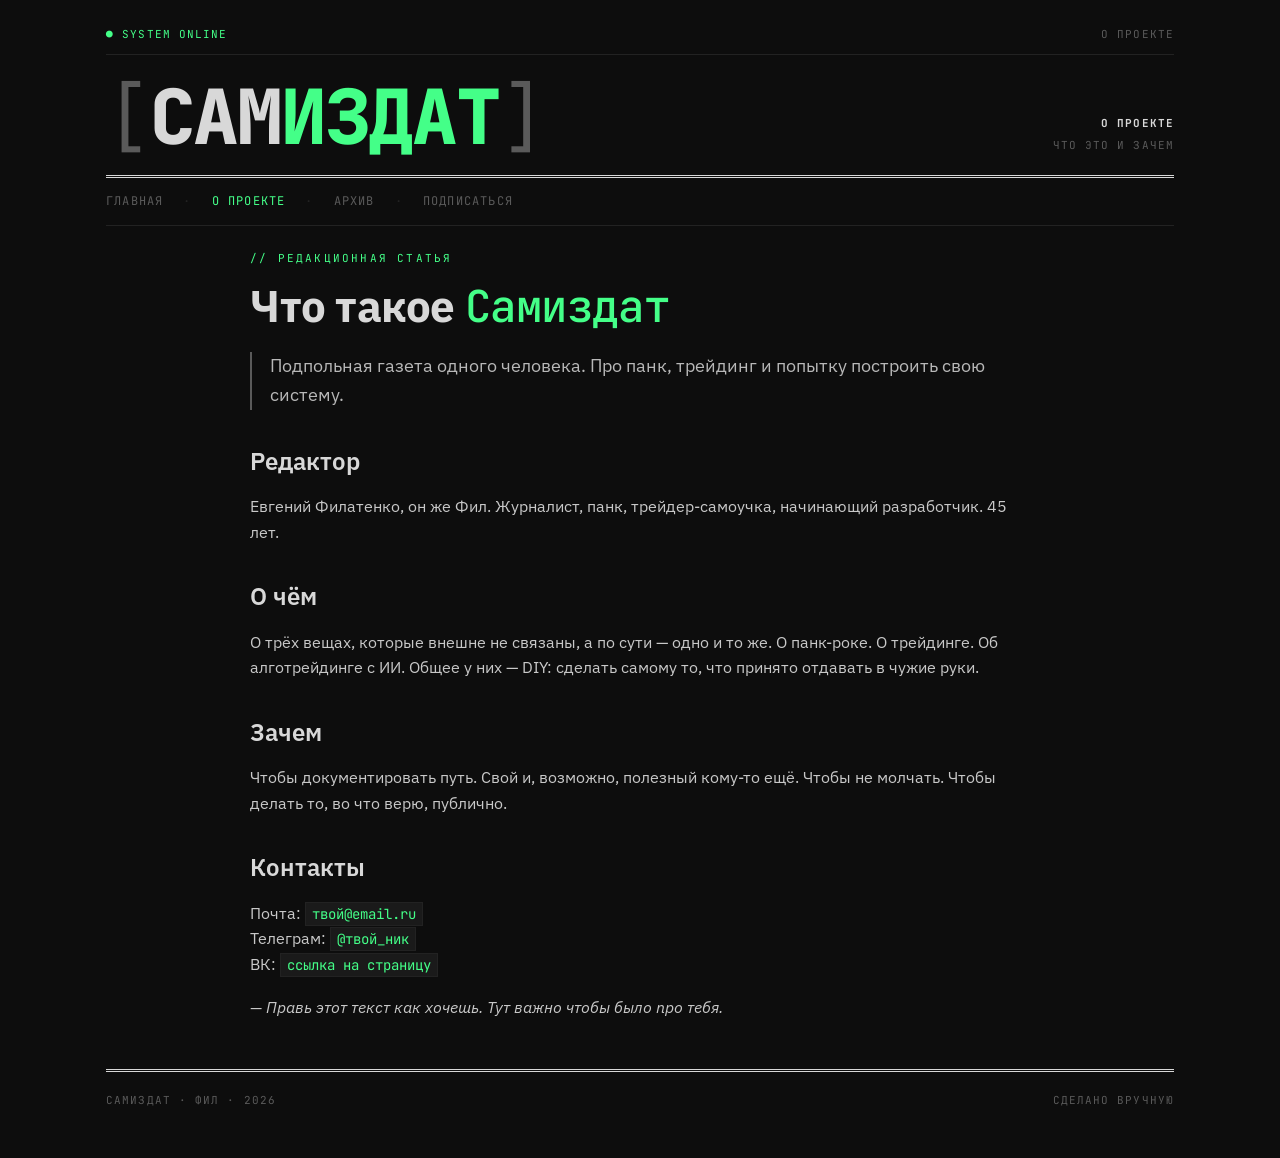
==== about.html @ bc9fb90f "Загружаю сайт «Самиздат»" ====
<!DOCTYPE html>
<html lang="ru">
<head>
<meta charset="UTF-8">
<meta name="viewport" content="width=device-width, initial-scale=1.0">
<title>О проекте — САМИЗДАТ</title>
<link rel="preconnect" href="https://fonts.googleapis.com">
<link rel="preconnect" href="https://fonts.gstatic.com" crossorigin>
<link href="https://fonts.googleapis.com/css2?family=JetBrains+Mono:wght@400;500;700;800&family=IBM+Plex+Sans:wght@400;500;600;700&display=swap" rel="stylesheet">
<link rel="stylesheet" href="style.css">
</head>
<body>
<div class="wrap">

  <div class="topbar">
    <div class="status">SYSTEM ONLINE</div>
    <div>О ПРОЕКТЕ</div>
  </div>

  <header class="masthead">
    <h1><span class="bracket">[</span>САМ<em>ИЗДАТ</em><span class="bracket">]</span></h1>
    <div class="meta"><b>О ПРОЕКТЕ</b>ЧТО ЭТО И ЗАЧЕМ</div>
  </header>

  <nav class="nav">
    <a href="index.html">Главная</a>
    <span class="sep">·</span>
    <a href="about.html" class="active">О проекте</a>
    <span class="sep">·</span>
    <a href="archive.html">Архив</a>
    <span class="sep">·</span>
    <a href="subscribe.html">Подписаться</a>
  </nav>

  <article class="article-page">
    <div class="kicker">// РЕДАКЦИОННАЯ СТАТЬЯ</div>
    <h1>Что такое <em>Самиздат</em></h1>
    <p class="lead">Подпольная газета одного человека. Про панк, трейдинг и попытку построить свою систему.</p>

    <h2>Редактор</h2>
    <p>Евгений Филатенко, он же Фил. Журналист, панк, трейдер-самоучка, начинающий разработчик. 45 лет.</p>

    <h2>О чём</h2>
    <p>О трёх вещах, которые внешне не связаны, а по сути — одно и то же. О панк-роке. О трейдинге. Об алготрейдинге с ИИ. Общее у них — DIY: сделать самому то, что принято отдавать в чужие руки.</p>

    <h2>Зачем</h2>
    <p>Чтобы документировать путь. Свой и, возможно, полезный кому-то ещё. Чтобы не молчать. Чтобы делать то, во что верю, публично.</p>

    <h2>Контакты</h2>
    <p>Почта: <code>твой@email.ru</code><br>
    Телеграм: <code>@твой_ник</code><br>
    ВК: <code>ссылка на страницу</code></p>

    <p><i>— Правь этот текст как хочешь. Тут важно чтобы было про тебя.</i></p>
  </article>

  <footer>
    <div>САМИЗДАТ · ФИЛ · 2026</div>
    <div class="right">СДЕЛАНО ВРУЧНУЮ</div>
  </footer>

</div>
</body>
</html>
---- style.css ----
/* ============================================
   САМИЗДАТ — общий файл стилей
   Меняй цвета и шрифты в блоке :root
   ============================================ */

/* --- ПЕРЕМЕННЫЕ (главные настройки) --- */
:root {
  --bg:      #0d0d0d;   /* основной фон */
  --panel:   #141414;   /* панели, карточки */
  --panel2:  #1a1a1a;   /* вложенные блоки */
  --text:    #d8d8d8;   /* основной текст */
  --dim:     #5a5a5a;   /* приглушённый текст */
  --line:    #222;      /* линии и рамки */

  /* ЦВЕТА РУБРИК — можно менять на свои */
  --red:   #ff4444;   /* Гитарный цех */
  --green: #44ff88;   /* Дневник скальпера */
  --blue:  #4488ff;   /* Кнопка БАБЛО */
}

/* --- БАЗА --- */
* { box-sizing: border-box; margin: 0; padding: 0; }

body {
  background: var(--bg);
  color: var(--text);
  font-family: 'IBM Plex Sans', system-ui, -apple-system, sans-serif;
  line-height: 1.6;
  font-size: 16px;
  min-height: 100vh;
}

a { color: inherit; text-decoration: none; }
a:hover { color: var(--green); }

.wrap {
  max-width: 1100px;
  margin: 0 auto;
  padding: 16px;
}

/* --- ВЕРХНЯЯ СТРОКА (статус-бар) --- */
.topbar {
  display: flex;
  justify-content: space-between;
  align-items: center;
  font-family: 'JetBrains Mono', monospace;
  font-size: 11px;
  color: var(--dim);
  letter-spacing: .1em;
  padding: 10px 0;
  border-bottom: 1px solid var(--line);
  flex-wrap: wrap;
  gap: 8px;
}
.topbar .status { color: var(--green); }
.topbar .status::before {
  content: "● ";
  animation: blink 1.4s infinite;
}
@keyframes blink { 50% { opacity: .3; } }

/* --- ШАПКА (Masthead) --- */
.masthead {
  padding: 24px 0 20px;
  border-bottom: 3px double var(--text);
  display: flex;
  justify-content: space-between;
  align-items: flex-end;
  flex-wrap: wrap;
  gap: 16px;
}
.masthead h1 {
  font-family: 'JetBrains Mono', monospace;
  font-weight: 800;
  font-size: clamp(40px, 9vw, 76px);
  line-height: 1;
  letter-spacing: -.03em;
}
.masthead h1 .bracket { color: var(--dim); font-weight: 400; }
.masthead h1 em { font-style: normal; color: var(--green); }
.masthead .meta {
  font-family: 'JetBrains Mono', monospace;
  font-size: 11px;
  color: var(--dim);
  letter-spacing: .1em;
  text-align: right;
}
.masthead .meta b { color: var(--text); display: block; margin-bottom: 4px; }

/* --- НАВИГАЦИЯ --- */
.nav {
  display: flex;
  flex-wrap: wrap;
  gap: 4px 20px;
  padding: 14px 0;
  border-bottom: 1px solid var(--line);
  font-family: 'JetBrains Mono', monospace;
  font-size: 12px;
  letter-spacing: .1em;
  text-transform: uppercase;
  margin-bottom: 24px;
}
.nav a { color: var(--dim); transition: color .2s; }
.nav a:hover { color: var(--text); }
.nav a.active { color: var(--green); }
.nav .sep { color: var(--line); }

/* --- ПОЛОСА СЛОГАНА --- */
.tagline {
  font-family: 'JetBrains Mono', monospace;
  font-size: 12px;
  color: var(--dim);
  padding: 10px 0;
  letter-spacing: .05em;
  border-bottom: 1px solid var(--line);
  margin-bottom: 24px;
}
.tagline::before { content: "// "; color: var(--green); }

/* --- РУБРИКИ (три панели) --- */
.rubrics {
  display: grid;
  grid-template-columns: repeat(3, 1fr);
  gap: 14px;
  margin-bottom: 32px;
}
.rubric {
  background: var(--panel);
  border: 1px solid var(--line);
  padding: 16px;
  transition: border-color .2s, transform .2s;
}
.rubric:hover { border-color: #333; transform: translateY(-2px); }
.rubric .head {
  display: flex;
  justify-content: space-between;
  align-items: center;
  margin-bottom: 12px;
  font-family: 'JetBrains Mono', monospace;
  font-size: 10px;
  letter-spacing: .15em;
  color: var(--dim);
}
.rubric .dot {
  width: 8px; height: 8px;
  border-radius: 50%;
  display: inline-block;
  margin-right: 6px;
}
.rubric h2 {
  font-family: 'JetBrains Mono', monospace;
  font-weight: 700;
  font-size: 16px;
  letter-spacing: .02em;
  margin-bottom: 8px;
  text-transform: uppercase;
}
.rubric p {
  font-size: 13px;
  color: #999;
  line-height: 1.5;
  margin-bottom: 12px;
}
.rubric .link {
  font-family: 'JetBrains Mono', monospace;
  font-size: 11px;
  letter-spacing: .1em;
}
/* Цвета рубрик */
.rubric.r1 { border-left: 3px solid var(--red); }
.rubric.r1 .dot { background: var(--red); }
.rubric.r1 h2, .rubric.r1 .link { color: var(--red); }
.rubric.r2 { border-left: 3px solid var(--green); }
.rubric.r2 .dot { background: var(--green); }
.rubric.r2 h2, .rubric.r2 .link { color: var(--green); }
.rubric.r3 { border-left: 3px solid var(--blue); }
.rubric.r3 .dot { background: var(--blue); }
.rubric.r3 h2, .rubric.r3 .link { color: var(--blue); }

/* --- СПИСОК ЗАПИСЕЙ (лента) --- */
.feed-title {
  font-family: 'JetBrains Mono', monospace;
  font-size: 12px;
  letter-spacing: .2em;
  color: var(--dim);
  padding-bottom: 10px;
  border-bottom: 1px solid var(--line);
  margin-bottom: 16px;
}
.feed-title::before { content: "> "; color: var(--green); }

.post-item {
  display: grid;
  grid-template-columns: 130px 1fr auto;
  gap: 20px;
  align-items: baseline;
  padding: 18px 0;
  border-bottom: 1px dashed var(--line);
  transition: background .15s;
}
.post-item:hover { background: var(--panel); }
.post-item .date {
  font-family: 'JetBrains Mono', monospace;
  font-size: 11px;
  color: var(--dim);
  letter-spacing: .1em;
}
.post-item h3 {
  font-size: 19px;
  font-weight: 600;
  line-height: 1.3;
  margin-bottom: 6px;
}
.post-item .excerpt {
  font-size: 14px;
  color: #999;
  line-height: 1.5;
}
.post-item .tag {
  font-family: 'JetBrains Mono', monospace;
  font-size: 10px;
  letter-spacing: .15em;
  padding: 3px 8px;
  border: 1px solid currentColor;
  white-space: nowrap;
}
.tag.r1 { color: var(--red); }
.tag.r2 { color: var(--green); }
.tag.r3 { color: var(--blue); }

/* --- СТРАНИЦА СТАТЬИ --- */
.article-page { max-width: 780px; margin: 0 auto; }
.article-page .kicker {
  font-family: 'JetBrains Mono', monospace;
  font-size: 11px;
  color: var(--green);
  letter-spacing: .2em;
  margin-bottom: 14px;
}
.article-page h1 {
  font-size: clamp(28px, 5vw, 44px);
  font-weight: 700;
  line-height: 1.15;
  margin-bottom: 20px;
  letter-spacing: -.01em;
}
.article-page h1 em {
  font-style: normal;
  color: var(--green);
  font-family: 'JetBrains Mono', monospace;
  font-weight: 500;
}
.article-page .lead {
  font-size: 18px;
  color: #b8b8b8;
  line-height: 1.6;
  margin-bottom: 24px;
  padding-left: 18px;
  border-left: 2px solid var(--dim);
}
.article-page p {
  font-size: 16px;
  margin-bottom: 18px;
  color: #c8c8c8;
}
.article-page p code {
  font-family: 'JetBrains Mono', monospace;
  font-size: 14px;
  background: var(--panel2);
  padding: 2px 6px;
  color: var(--green);
  border: 1px solid var(--line);
}
.article-page h2 {
  font-size: 24px;
  margin: 32px 0 14px;
  font-weight: 600;
}
.article-page blockquote {
  border-left: 3px solid var(--green);
  padding: 8px 0 8px 18px;
  margin: 24px 0;
  font-style: italic;
  color: #b0b0b0;
}
.article-page .codeblock {
  background: #000;
  border: 1px solid var(--line);
  padding: 14px;
  font-family: 'JetBrains Mono', monospace;
  font-size: 13px;
  line-height: 1.7;
  color: #999;
  margin: 20px 0;
  overflow-x: auto;
  white-space: pre;
}
.article-page .codeblock .k { color: var(--blue); }
.article-page .codeblock .s { color: var(--green); }
.article-page .codeblock .c { color: var(--dim); }
.article-page .meta-bar {
  font-family: 'JetBrains Mono', monospace;
  font-size: 11px;
  color: var(--dim);
  letter-spacing: .1em;
  padding: 12px 0;
  border-top: 1px solid var(--line);
  border-bottom: 1px solid var(--line);
  margin-bottom: 32px;
  display: flex;
  gap: 24px;
  flex-wrap: wrap;
}

/* --- ФОРМА ПОДПИСКИ --- */
.form-block { max-width: 560px; margin: 0 auto; text-align: center; }
.form-block h1 { font-size: 36px; margin-bottom: 16px; }
.form-block .lead { text-align: left; }
.form-block form {
  display: flex;
  gap: 8px;
  margin-top: 24px;
}
.form-block input {
  flex: 1;
  background: var(--panel);
  border: 1px solid var(--line);
  color: var(--text);
  padding: 14px 16px;
  font-family: 'IBM Plex Sans', sans-serif;
  font-size: 15px;
}
.form-block input:focus {
  outline: none;
  border-color: var(--green);
}
.form-block button {
  background: var(--green);
  color: #000;
  border: none;
  padding: 14px 24px;
  font-family: 'JetBrains Mono', monospace;
  font-size: 13px;
  font-weight: 700;
  letter-spacing: .1em;
  cursor: pointer;
  transition: opacity .2s;
}
.form-block button:hover { opacity: .85; }

/* --- ФУТЕР --- */
footer {
  margin-top: 48px;
  padding-top: 20px;
  border-top: 3px double var(--text);
  display: flex;
  justify-content: space-between;
  flex-wrap: wrap;
  gap: 12px;
  font-family: 'JetBrains Mono', monospace;
  font-size: 11px;
  color: var(--dim);
  letter-spacing: .1em;
  padding-bottom: 32px;
}
footer .right { text-align: right; }

/* --- МОБИЛЬНАЯ ВЕРСИЯ --- */
@media (max-width: 820px) {
  .rubrics { grid-template-columns: 1fr; }
  .masthead .meta { text-align: left; }
  .post-item {
    grid-template-columns: 1fr;
    gap: 8px;
  }
  .post-item .tag { justify-self: start; }
  .form-block form { flex-direction: column; }
  footer { flex-direction: column; text-align: center; }
  footer .right { text-align: center; }
}
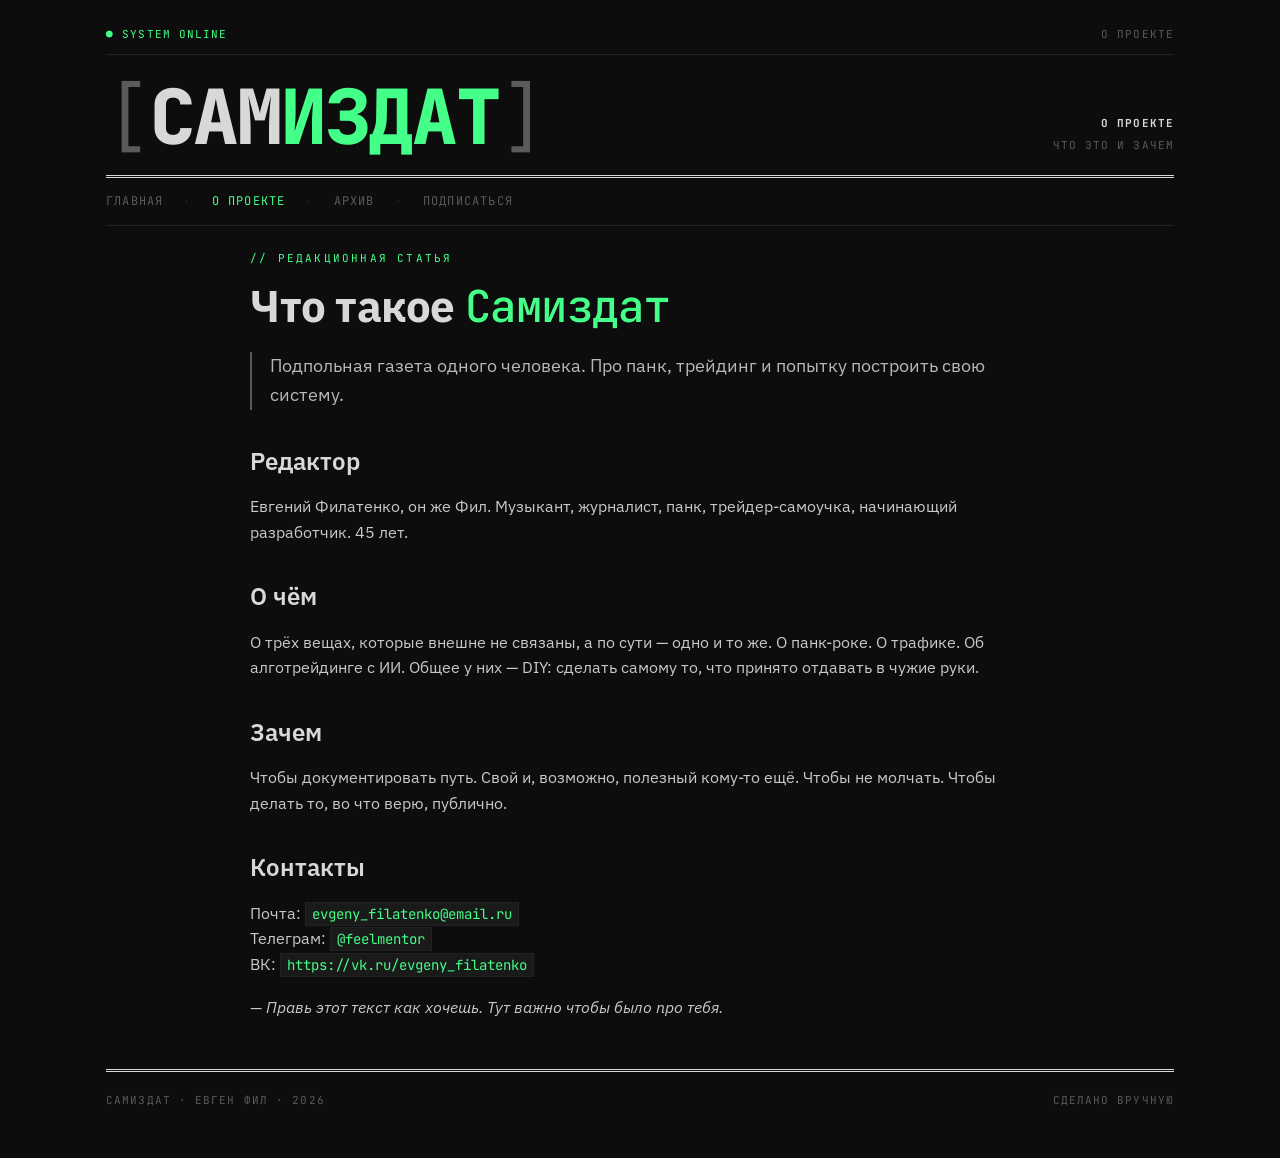
==== commit 7eab58db: "Update about.html" ====
--- a/about.html
+++ b/about.html
@@ -38,27 +38,27 @@
     <p class="lead">Подпольная газета одного человека. Про панк, трейдинг и попытку построить свою систему.</p>
 
     <h2>Редактор</h2>
-    <p>Евгений Филатенко, он же Фил. Журналист, панк, трейдер-самоучка, начинающий разработчик. 45 лет.</p>
+    <p>Евгений Филатенко, он же Фил. Музыкант, журналист, панк, трейдер-самоучка, начинающий разработчик. 45 лет.</p>
 
     <h2>О чём</h2>
-    <p>О трёх вещах, которые внешне не связаны, а по сути — одно и то же. О панк-роке. О трейдинге. Об алготрейдинге с ИИ. Общее у них — DIY: сделать самому то, что принято отдавать в чужие руки.</p>
+    <p>О трёх вещах, которые внешне не связаны, а по сути — одно и то же. О панк-роке. О трафике. Об алготрейдинге с ИИ. Общее у них — DIY: сделать самому то, что принято отдавать в чужие руки.</p>
 
     <h2>Зачем</h2>
     <p>Чтобы документировать путь. Свой и, возможно, полезный кому-то ещё. Чтобы не молчать. Чтобы делать то, во что верю, публично.</p>
 
     <h2>Контакты</h2>
-    <p>Почта: <code>твой@email.ru</code><br>
-    Телеграм: <code>@твой_ник</code><br>
-    ВК: <code>ссылка на страницу</code></p>
+    <p>Почта: <code>evgeny_filatenko@email.ru</code><br>
+    Телеграм: <code>@feelmentor</code><br>
+    ВК: <code>https://vk.ru/evgeny_filatenko</code></p>
 
     <p><i>— Правь этот текст как хочешь. Тут важно чтобы было про тебя.</i></p>
   </article>
 
   <footer>
-    <div>САМИЗДАТ · ФИЛ · 2026</div>
+    <div>САМИЗДАТ · ЕВГЕН ФИЛ · 2026</div>
     <div class="right">СДЕЛАНО ВРУЧНУЮ</div>
   </footer>
 
 </div>
 </body>
-</html>+</html>
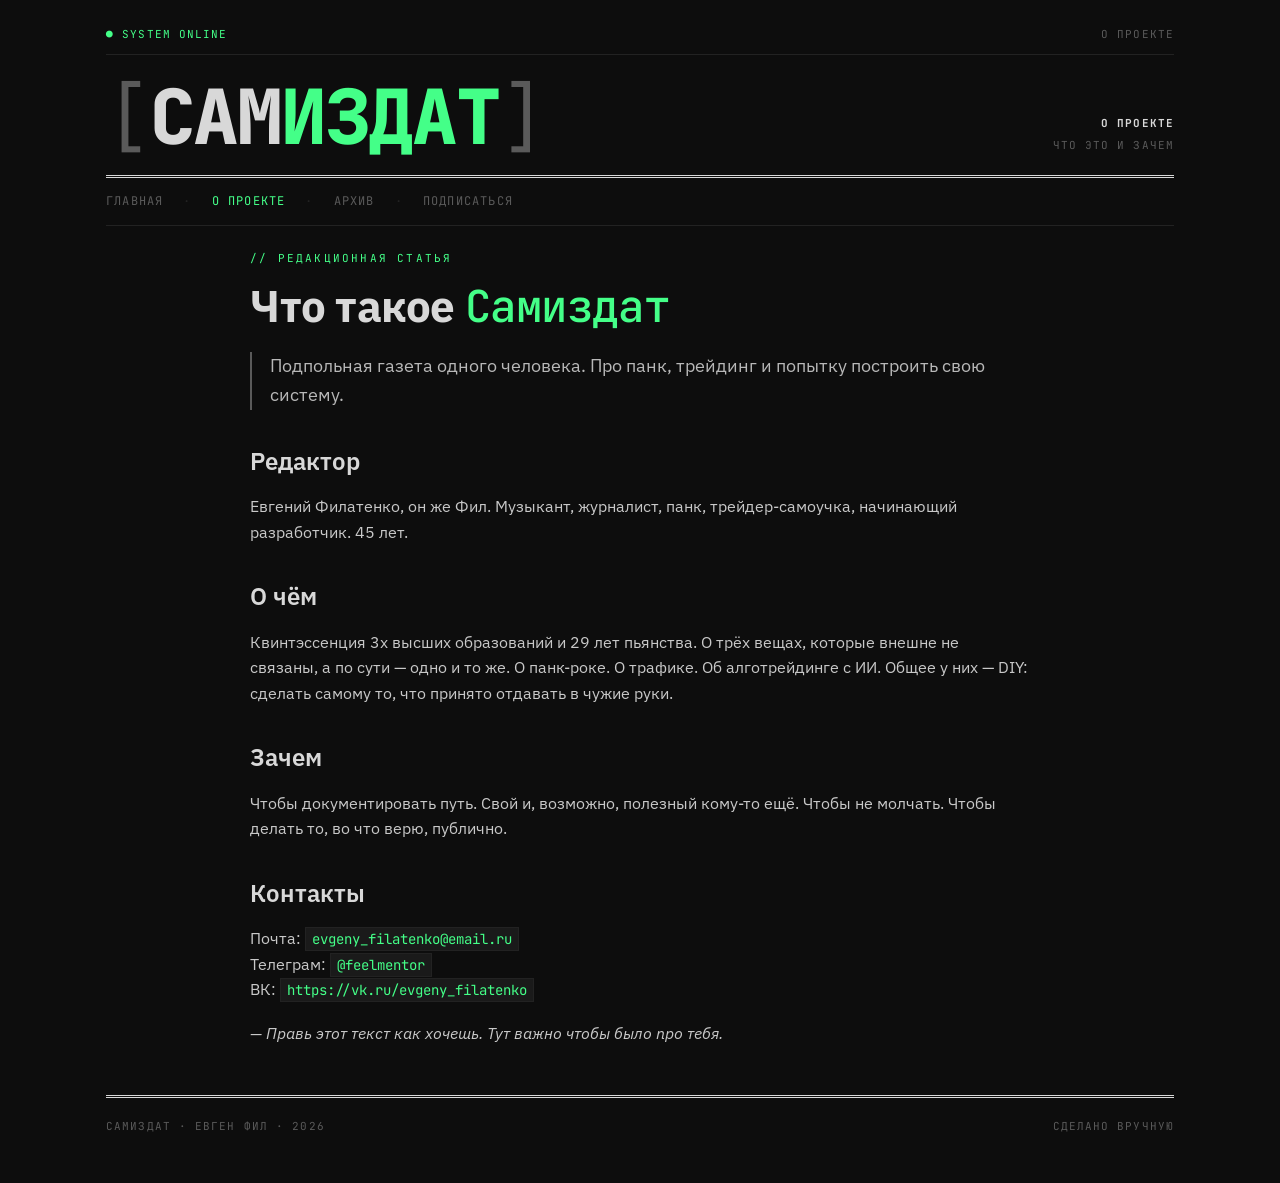
==== commit 2dc234cb: "Update about.html" ====
--- a/about.html
+++ b/about.html
@@ -41,7 +41,7 @@
     <p>Евгений Филатенко, он же Фил. Музыкант, журналист, панк, трейдер-самоучка, начинающий разработчик. 45 лет.</p>
 
     <h2>О чём</h2>
-    <p>О трёх вещах, которые внешне не связаны, а по сути — одно и то же. О панк-роке. О трафике. Об алготрейдинге с ИИ. Общее у них — DIY: сделать самому то, что принято отдавать в чужие руки.</p>
+    <p>Квинтэссенция 3х высших образований и 29 лет пьянства. О трёх вещах, которые внешне не связаны, а по сути — одно и то же. О панк-роке. О трафике. Об алготрейдинге с ИИ. Общее у них — DIY: сделать самому то, что принято отдавать в чужие руки.</p>
 
     <h2>Зачем</h2>
     <p>Чтобы документировать путь. Свой и, возможно, полезный кому-то ещё. Чтобы не молчать. Чтобы делать то, во что верю, публично.</p>
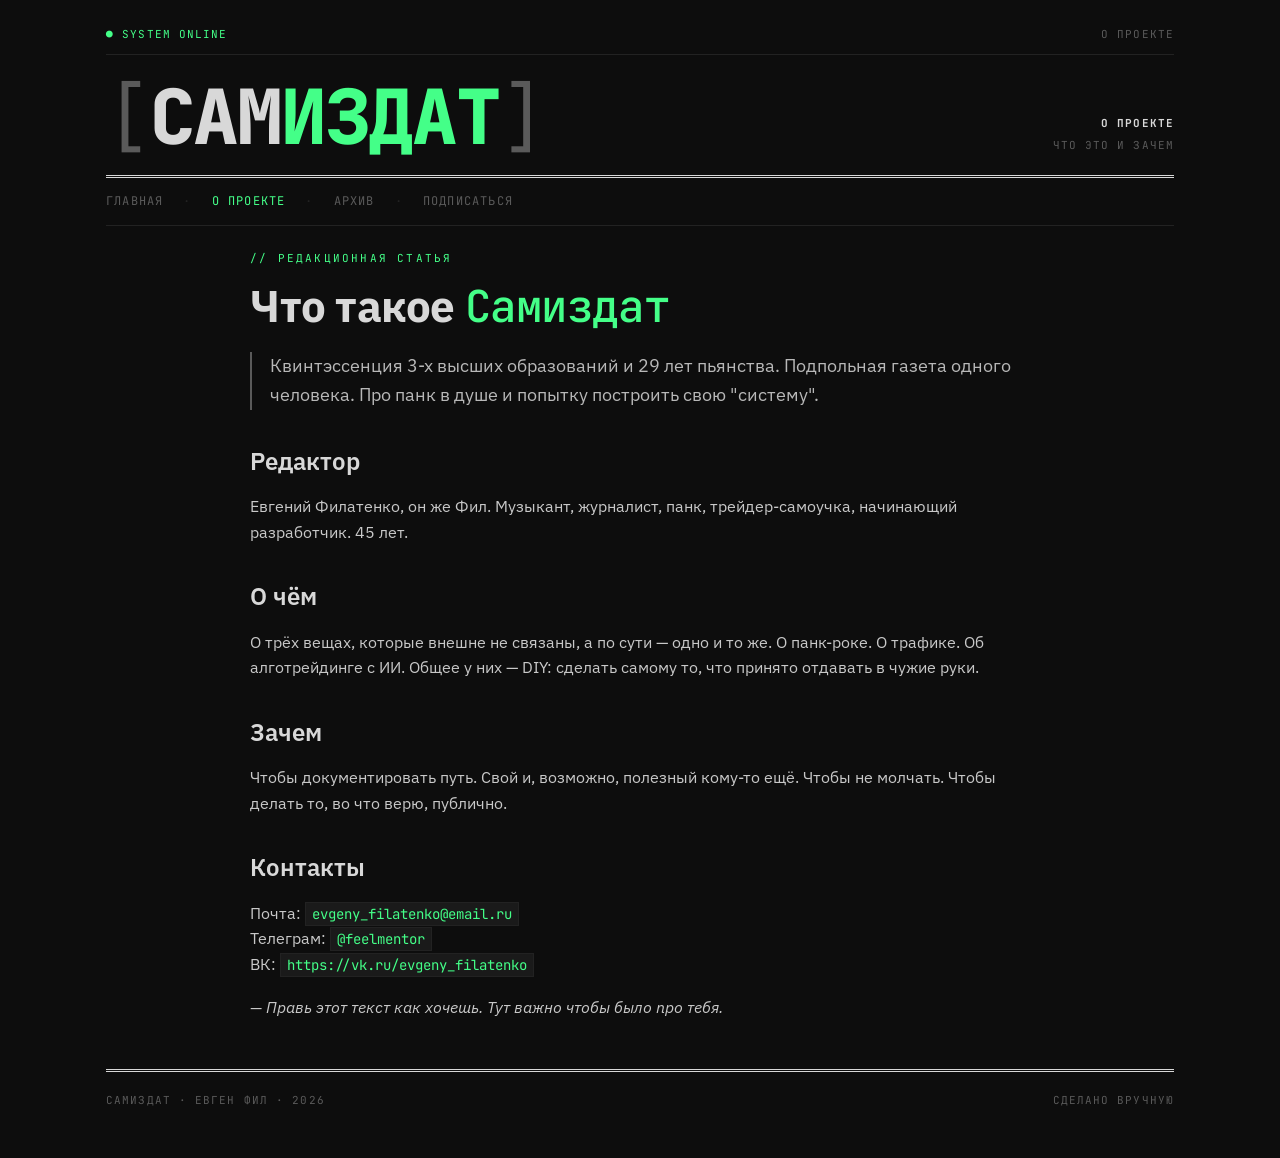
==== commit 49be6fd9: "Update about.html" ====
--- a/about.html
+++ b/about.html
@@ -35,13 +35,13 @@
   <article class="article-page">
     <div class="kicker">// РЕДАКЦИОННАЯ СТАТЬЯ</div>
     <h1>Что такое <em>Самиздат</em></h1>
-    <p class="lead">Подпольная газета одного человека. Про панк, трейдинг и попытку построить свою систему.</p>
+    <p class="lead">Квинтэссенция 3-х высших образований и 29 лет пьянства. Подпольная газета одного человека. Про панк в душе и попытку построить свою "систему".</p>
 
     <h2>Редактор</h2>
     <p>Евгений Филатенко, он же Фил. Музыкант, журналист, панк, трейдер-самоучка, начинающий разработчик. 45 лет.</p>
 
     <h2>О чём</h2>
-    <p>Квинтэссенция 3х высших образований и 29 лет пьянства. О трёх вещах, которые внешне не связаны, а по сути — одно и то же. О панк-роке. О трафике. Об алготрейдинге с ИИ. Общее у них — DIY: сделать самому то, что принято отдавать в чужие руки.</p>
+    <p>О трёх вещах, которые внешне не связаны, а по сути — одно и то же. О панк-роке. О трафике. Об алготрейдинге с ИИ. Общее у них — DIY: сделать самому то, что принято отдавать в чужие руки.</p>
 
     <h2>Зачем</h2>
     <p>Чтобы документировать путь. Свой и, возможно, полезный кому-то ещё. Чтобы не молчать. Чтобы делать то, во что верю, публично.</p>
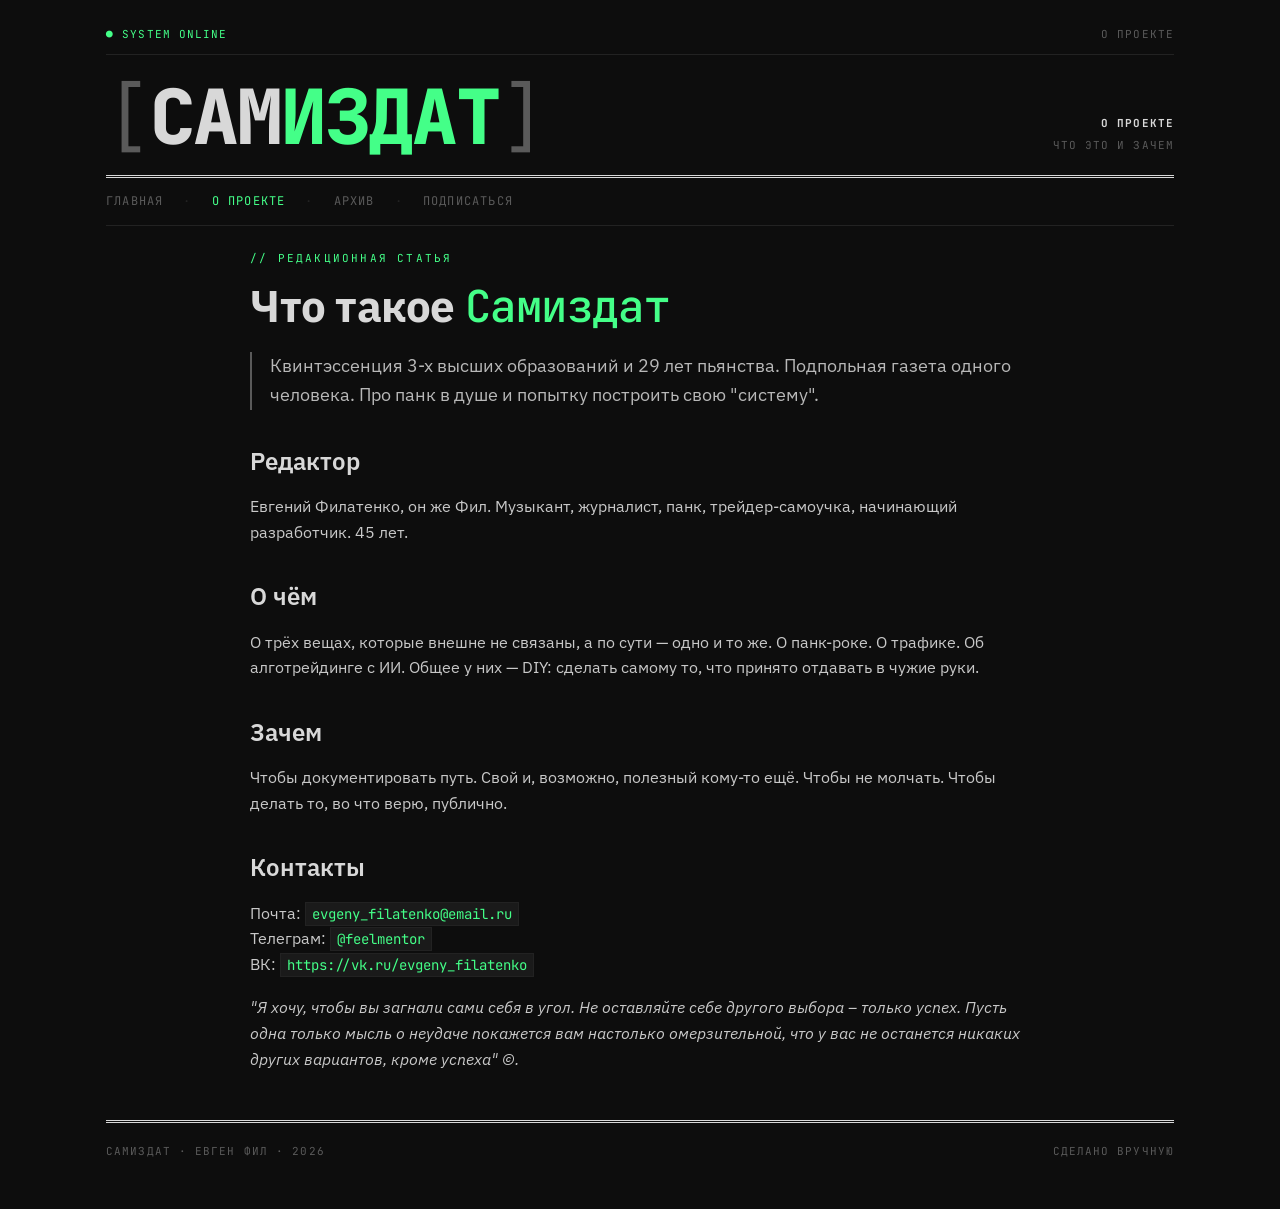
==== commit 55e6a4f1: "Update about.html" ====
--- a/about.html
+++ b/about.html
@@ -51,7 +51,7 @@
     Телеграм: <code>@feelmentor</code><br>
     ВК: <code>https://vk.ru/evgeny_filatenko</code></p>
 
-    <p><i>— Правь этот текст как хочешь. Тут важно чтобы было про тебя.</i></p>
+    <p><i>"Я хочу, чтобы вы загнали сами себя в угол. Не оставляйте себе другого выбора – только успех. Пусть одна только мысль о неудаче покажется вам настолько омерзительной, что у вас не останется никаких других вариантов, кроме успеха" ©.</i></p>
   </article>
 
   <footer>
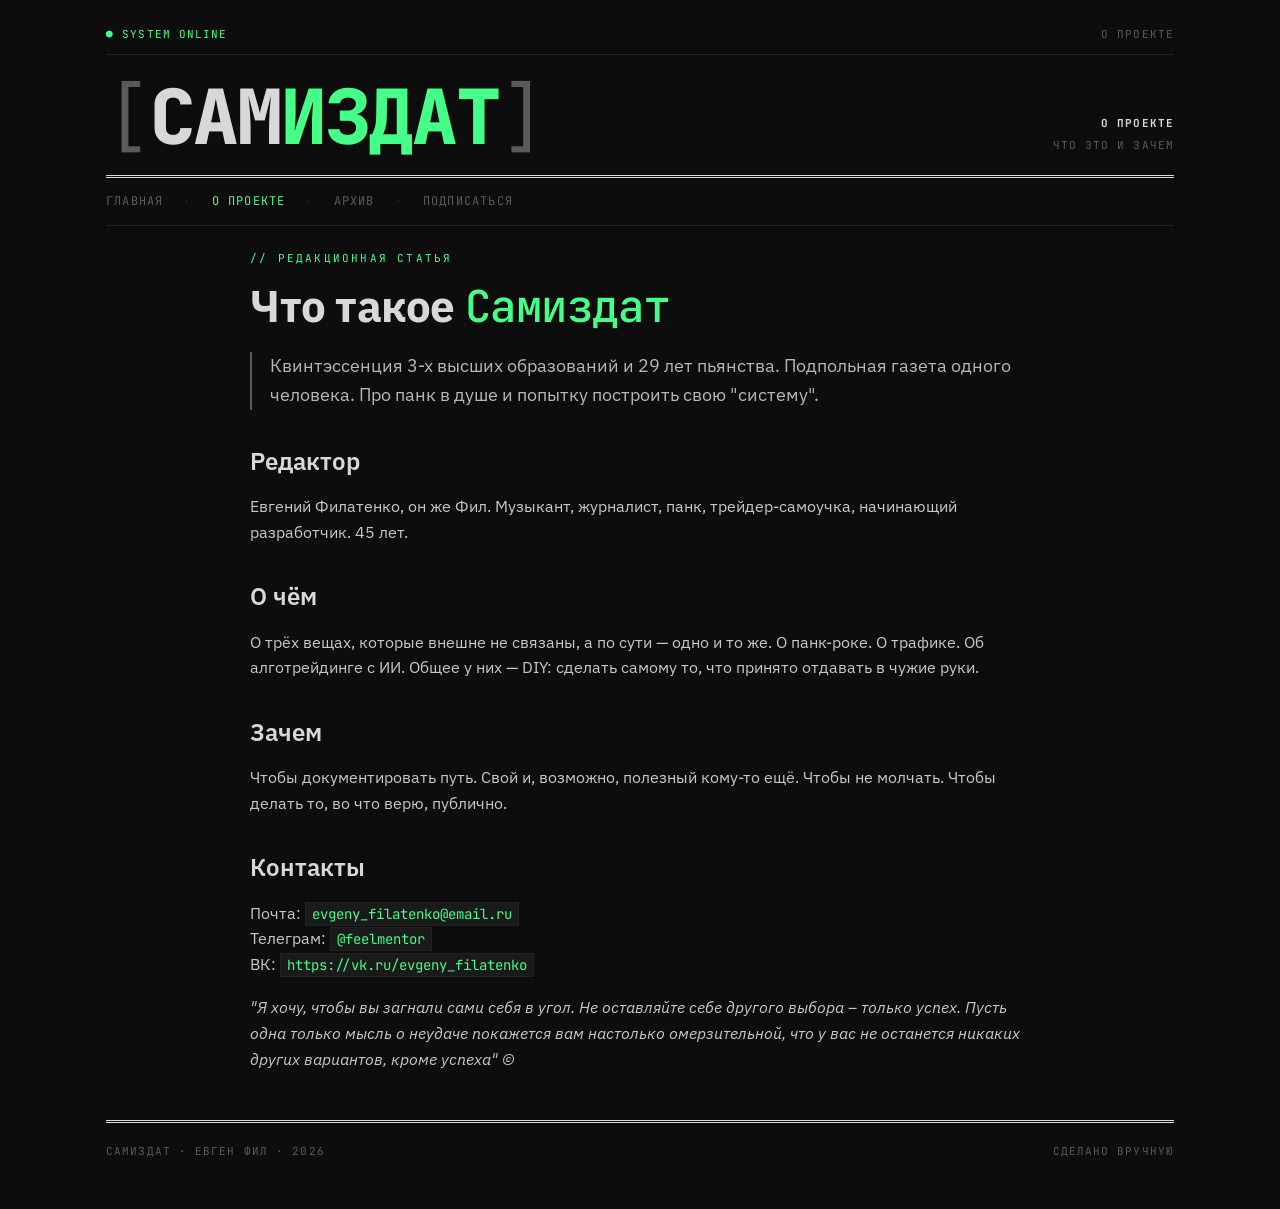
==== commit f0810332: "Update about.html" ====
--- a/about.html
+++ b/about.html
@@ -51,7 +51,7 @@
     Телеграм: <code>@feelmentor</code><br>
     ВК: <code>https://vk.ru/evgeny_filatenko</code></p>
 
-    <p><i>"Я хочу, чтобы вы загнали сами себя в угол. Не оставляйте себе другого выбора – только успех. Пусть одна только мысль о неудаче покажется вам настолько омерзительной, что у вас не останется никаких других вариантов, кроме успеха" ©.</i></p>
+    <p><i>"Я хочу, чтобы вы загнали сами себя в угол. Не оставляйте себе другого выбора – только успех. Пусть одна только мысль о неудаче покажется вам настолько омерзительной, что у вас не останется никаких других вариантов, кроме успеха" ©</i></p>
   </article>
 
   <footer>
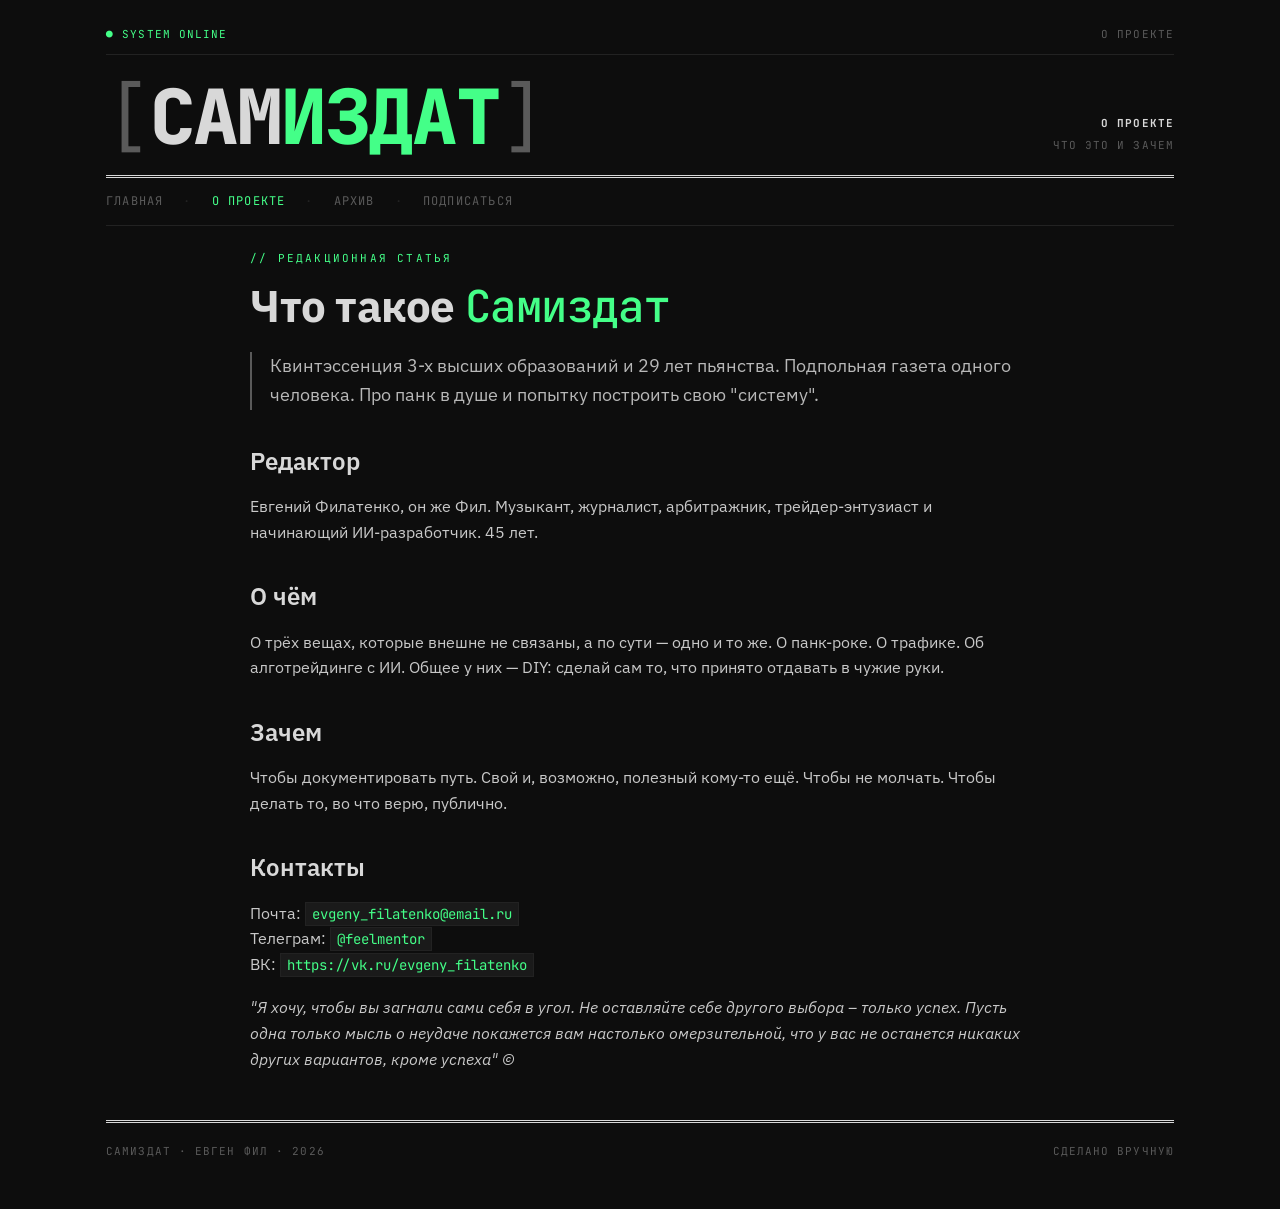
==== commit 2f6e1b17: "Update about.html" ====
--- a/about.html
+++ b/about.html
@@ -38,10 +38,10 @@
     <p class="lead">Квинтэссенция 3-х высших образований и 29 лет пьянства. Подпольная газета одного человека. Про панк в душе и попытку построить свою "систему".</p>
 
     <h2>Редактор</h2>
-    <p>Евгений Филатенко, он же Фил. Музыкант, журналист, панк, трейдер-самоучка, начинающий разработчик. 45 лет.</p>
+    <p>Евгений Филатенко, он же Фил. Музыкант, журналист, арбитражник, трейдер-энтузиаст и начинающий ИИ-разработчик. 45 лет.</p>
 
     <h2>О чём</h2>
-    <p>О трёх вещах, которые внешне не связаны, а по сути — одно и то же. О панк-роке. О трафике. Об алготрейдинге с ИИ. Общее у них — DIY: сделать самому то, что принято отдавать в чужие руки.</p>
+    <p>О трёх вещах, которые внешне не связаны, а по сути — одно и то же. О панк-роке. О трафике. Об алготрейдинге с ИИ. Общее у них — DIY: сделай сам то, что принято отдавать в чужие руки.</p>
 
     <h2>Зачем</h2>
     <p>Чтобы документировать путь. Свой и, возможно, полезный кому-то ещё. Чтобы не молчать. Чтобы делать то, во что верю, публично.</p>
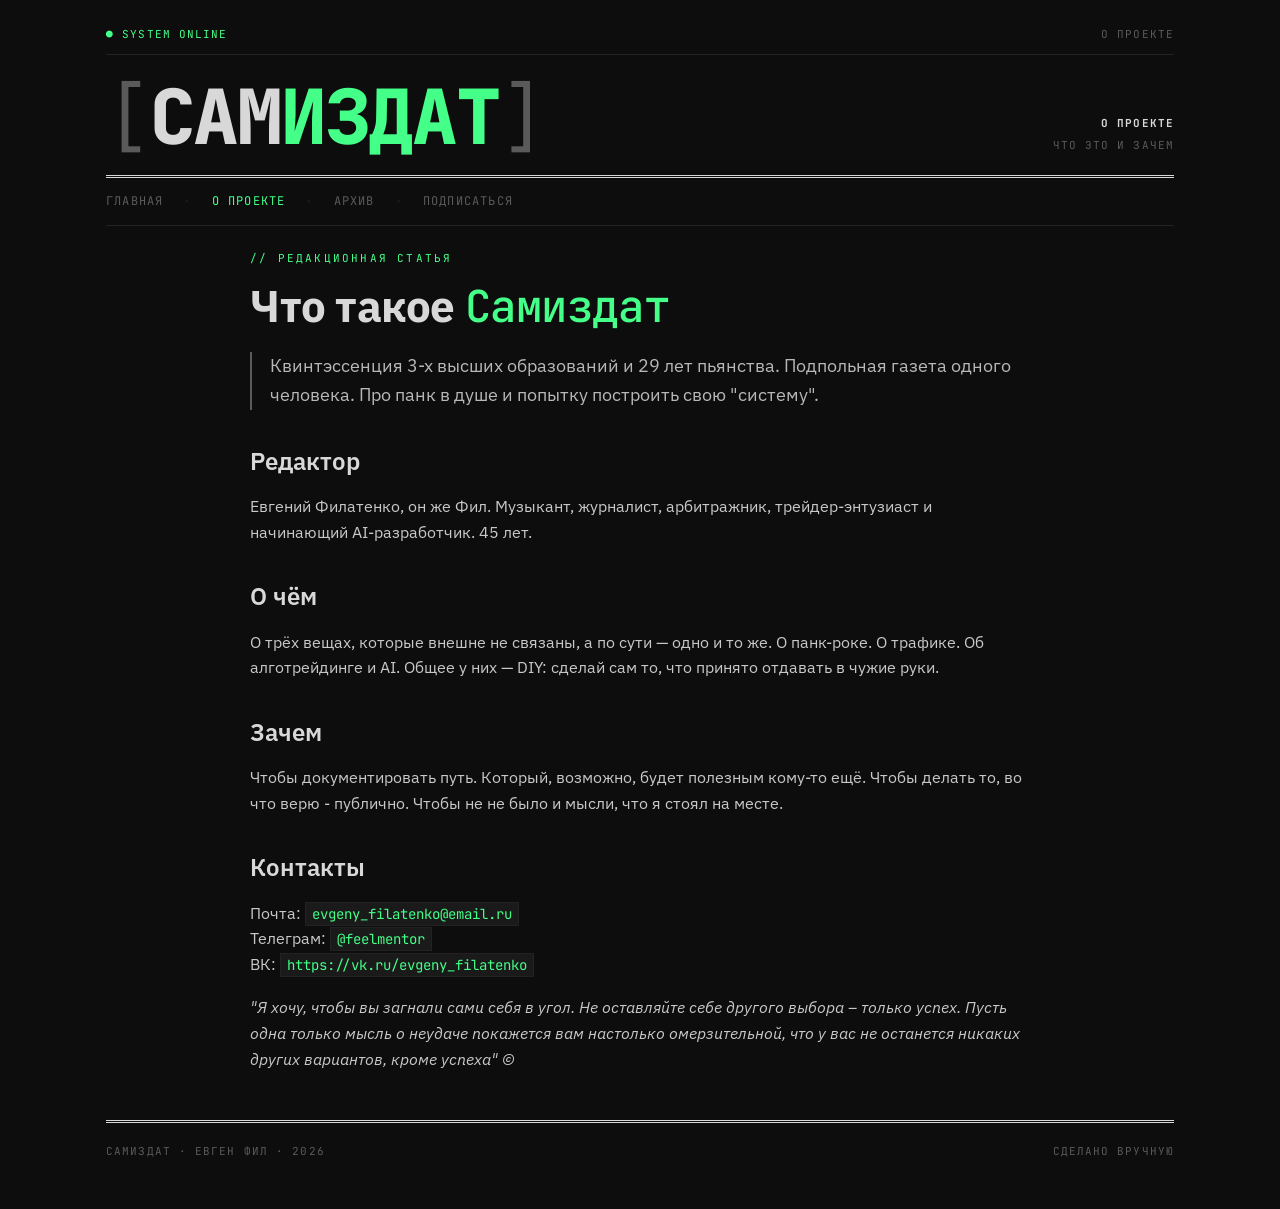
==== commit 9fd4b5d7: "Update about.html" ====
--- a/about.html
+++ b/about.html
@@ -38,13 +38,13 @@
     <p class="lead">Квинтэссенция 3-х высших образований и 29 лет пьянства. Подпольная газета одного человека. Про панк в душе и попытку построить свою "систему".</p>
 
     <h2>Редактор</h2>
-    <p>Евгений Филатенко, он же Фил. Музыкант, журналист, арбитражник, трейдер-энтузиаст и начинающий ИИ-разработчик. 45 лет.</p>
+    <p>Евгений Филатенко, он же Фил. Музыкант, журналист, арбитражник, трейдер-энтузиаст и начинающий AI-разработчик. 45 лет.</p>
 
     <h2>О чём</h2>
-    <p>О трёх вещах, которые внешне не связаны, а по сути — одно и то же. О панк-роке. О трафике. Об алготрейдинге с ИИ. Общее у них — DIY: сделай сам то, что принято отдавать в чужие руки.</p>
+    <p>О трёх вещах, которые внешне не связаны, а по сути — одно и то же. О панк-роке. О трафике. Об алготрейдинге и AI. Общее у них — DIY: сделай сам то, что принято отдавать в чужие руки.</p>
 
     <h2>Зачем</h2>
-    <p>Чтобы документировать путь. Свой и, возможно, полезный кому-то ещё. Чтобы не молчать. Чтобы делать то, во что верю, публично.</p>
+    <p>Чтобы документировать путь. Который, возможно, будет полезным кому-то ещё. Чтобы делать то, во что верю - публично. Чтобы не не было и мысли, что я стоял на месте.</p>
 
     <h2>Контакты</h2>
     <p>Почта: <code>evgeny_filatenko@email.ru</code><br>
